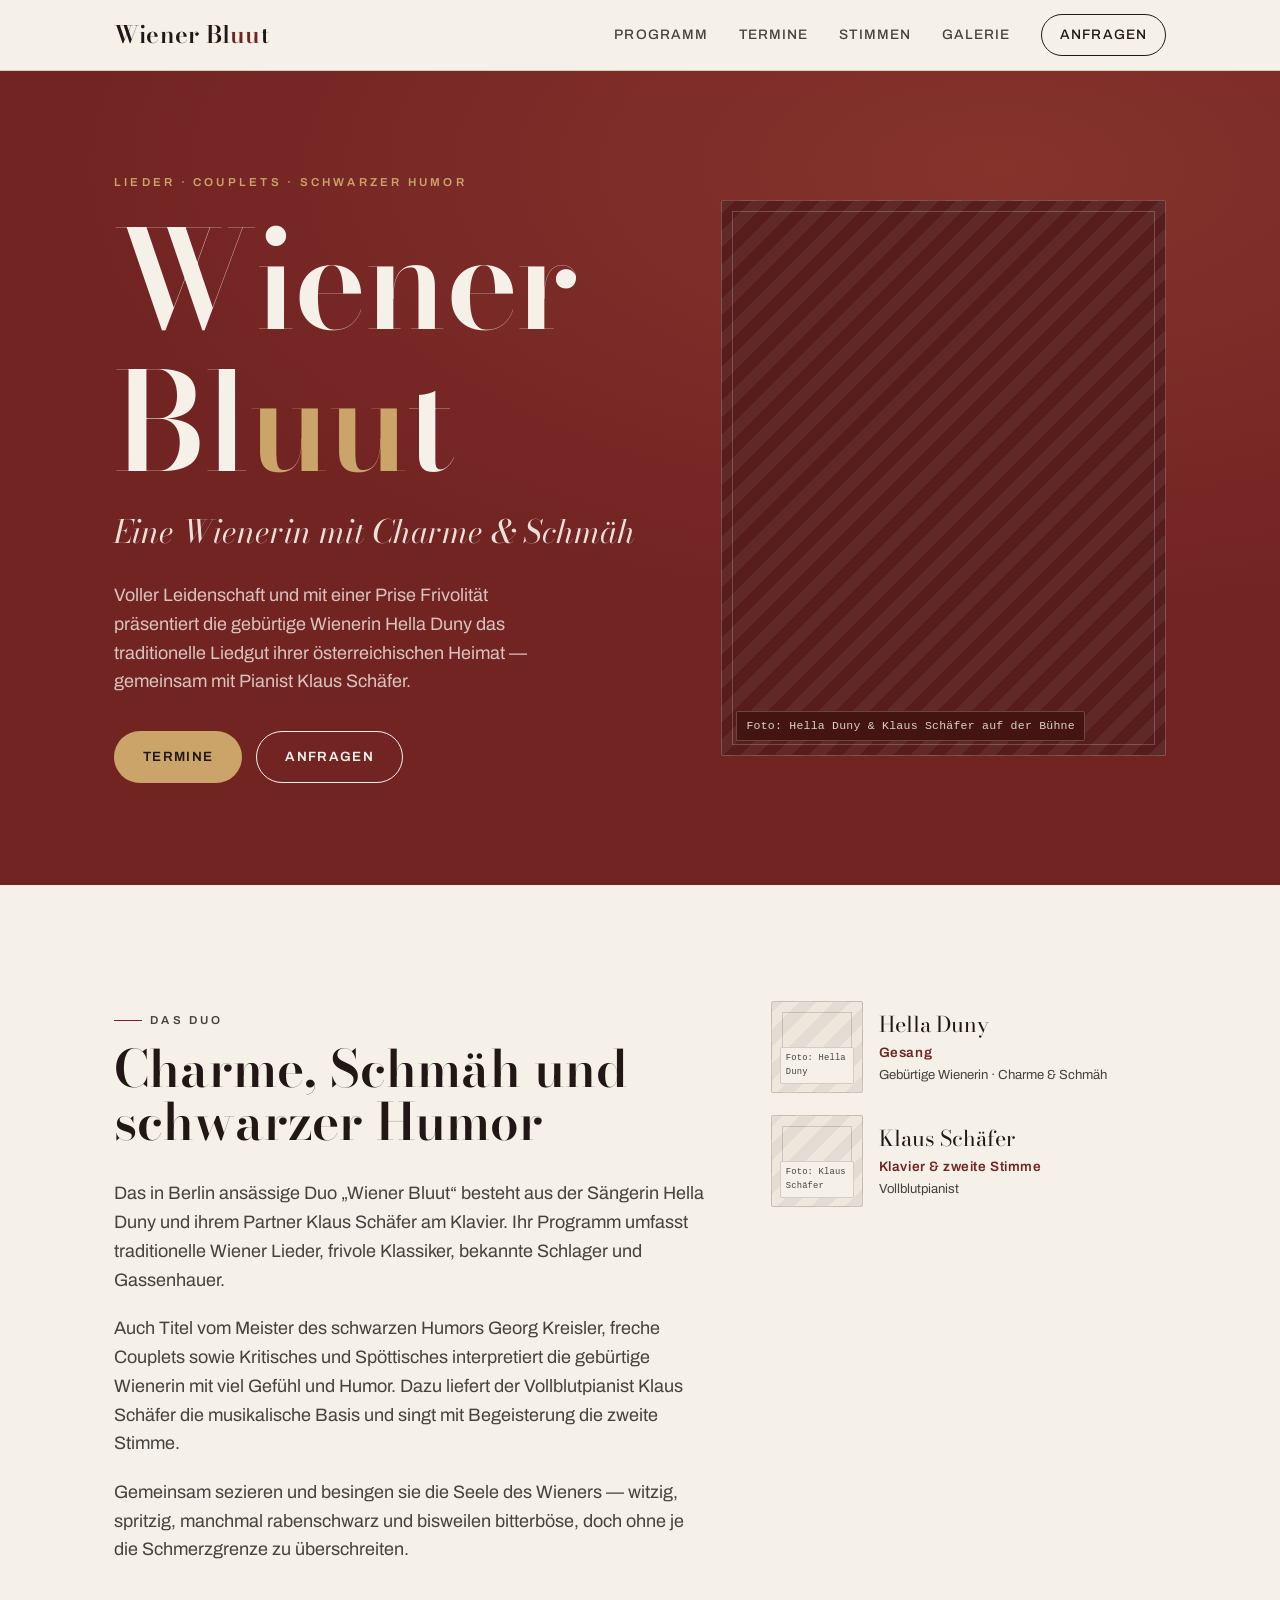
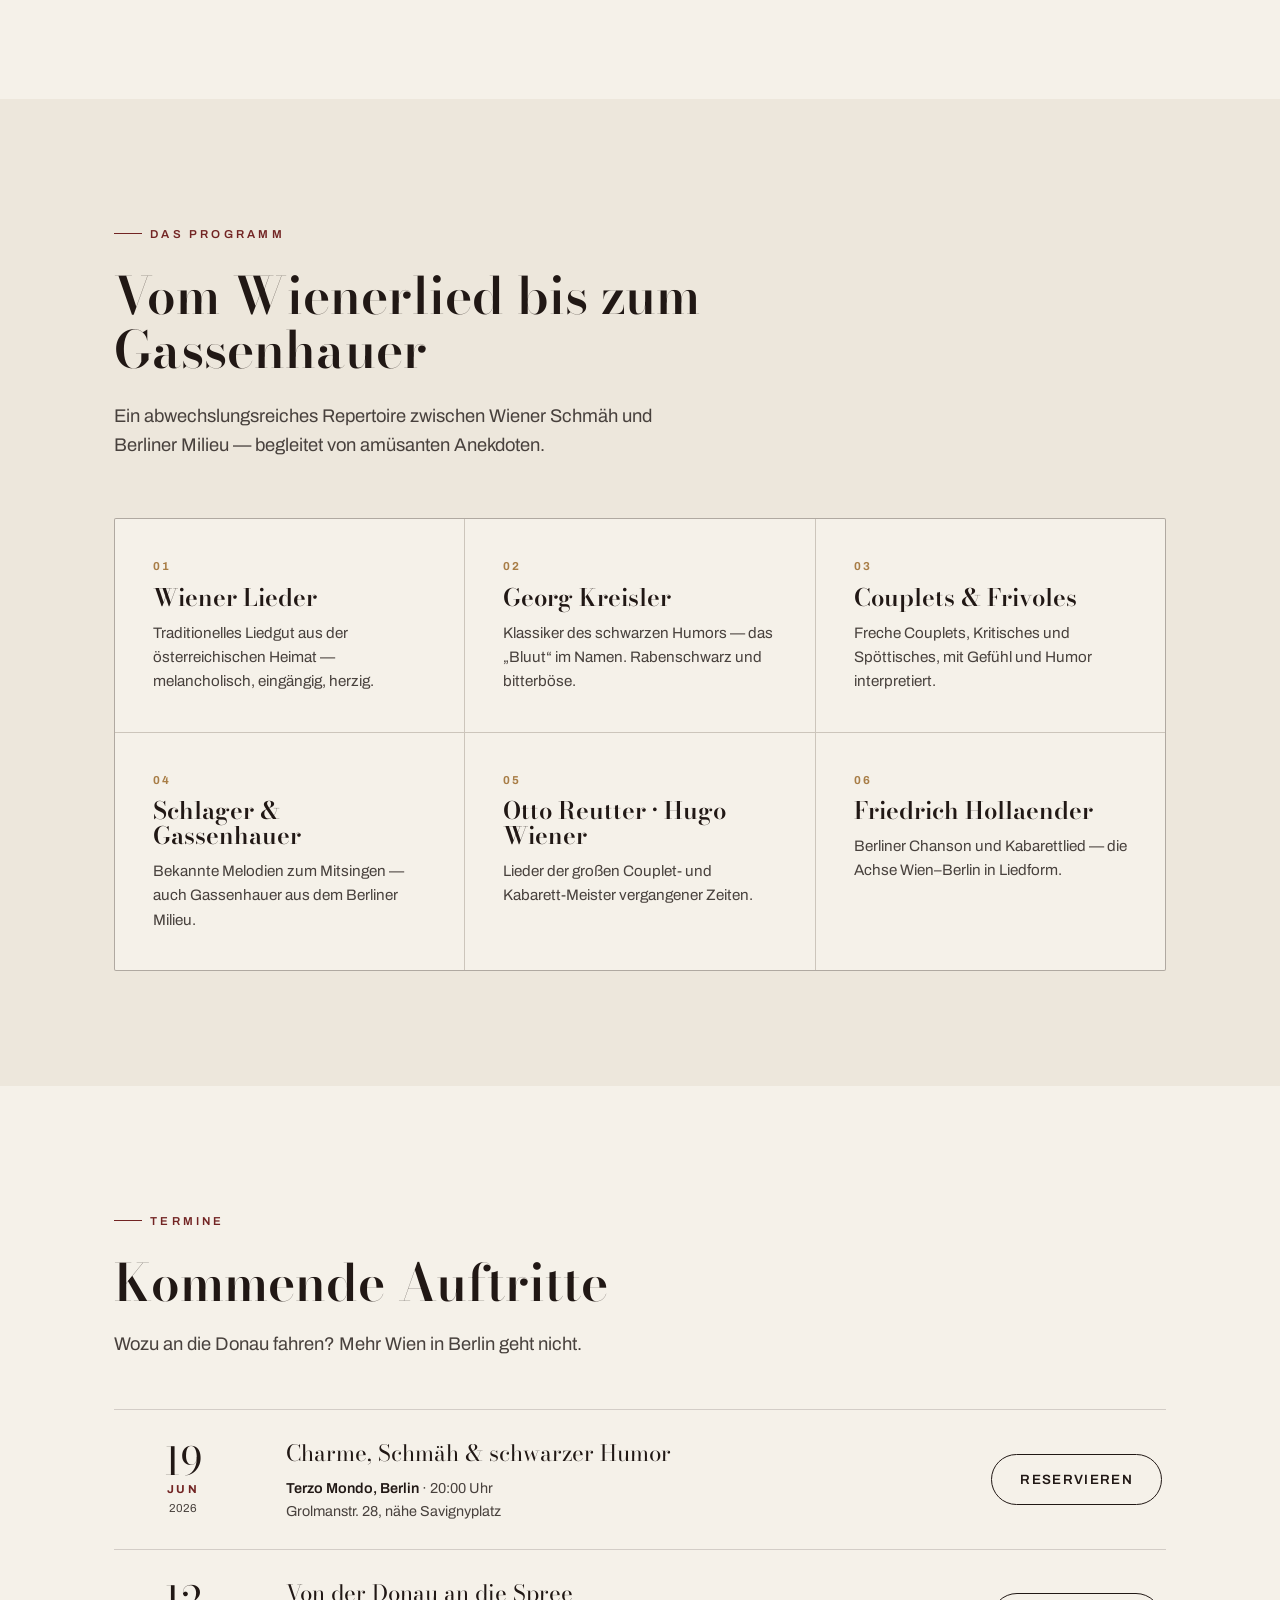
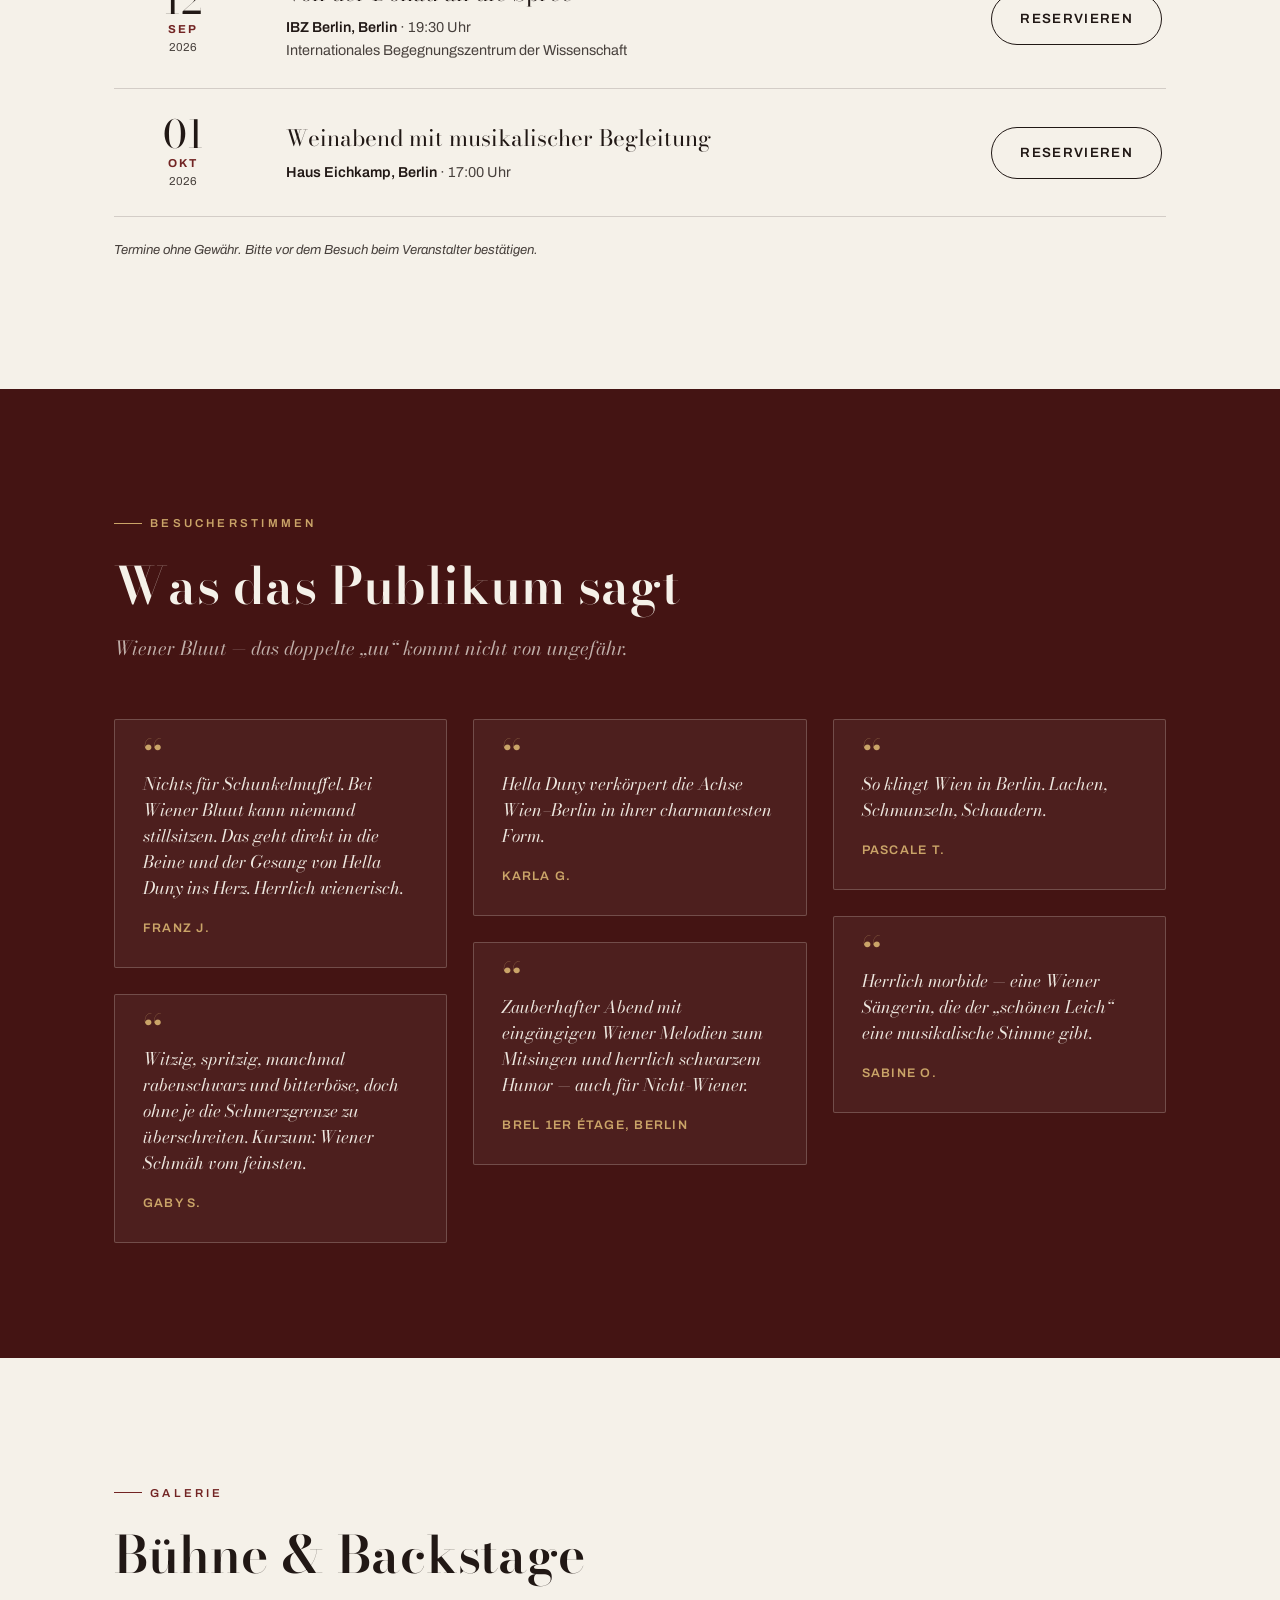
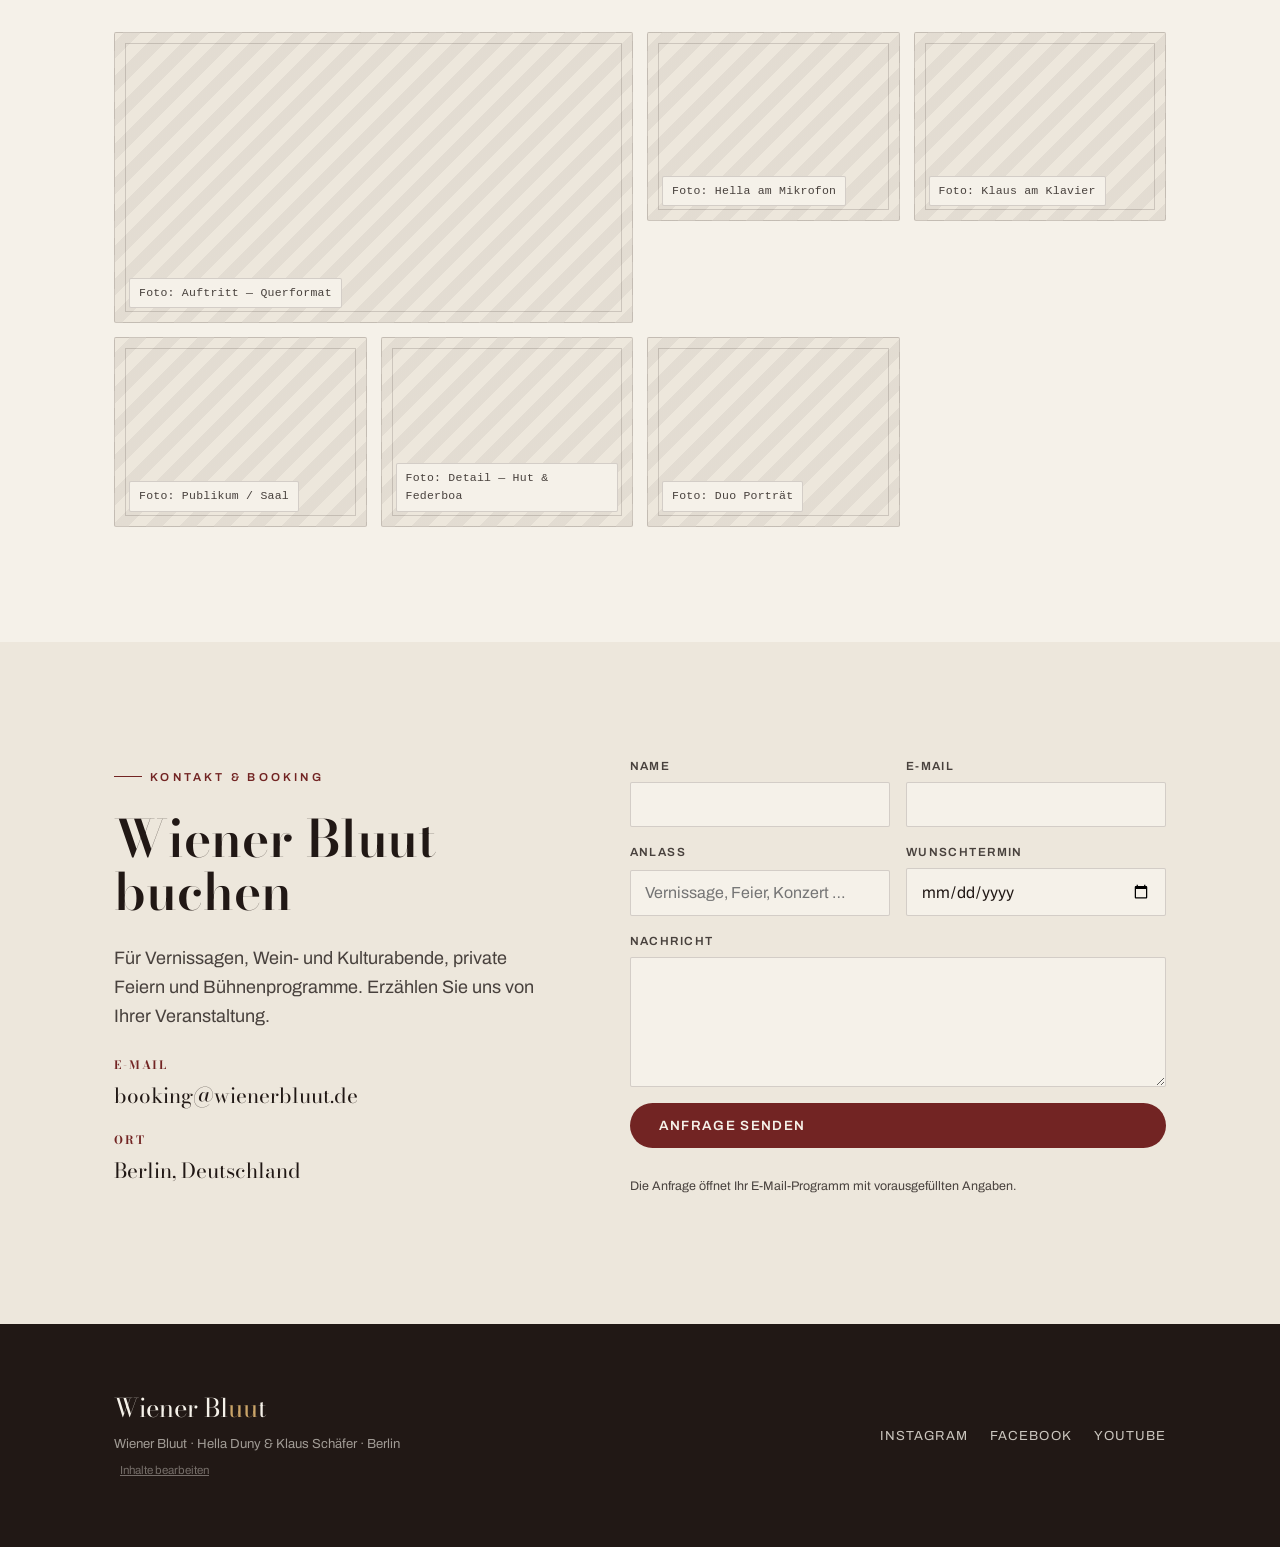
==== docs/index.html @ ecadc296 "Restructure for static GitHub Pages serving from /docs - site/ -> docs/ so Pages can deploy-from-bra" ====
<!DOCTYPE html>
<html lang="de">
<head>
  <meta charset="UTF-8">
  <meta name="viewport" content="width=device-width, initial-scale=1.0">
  <title>Wiener Bluut — Eine Wienerin mit Charme & Schmäh</title>
  <meta name="description" content="Wiener Bluut — das Berliner Duo Hella Duny & Klaus Schäfer. Wiener Lieder, Couplets und schwarzer Humor von der Donau an die Spree.">
  <link rel="preconnect" href="https://fonts.googleapis.com">
  <link rel="preconnect" href="https://fonts.gstatic.com" crossorigin>
  <link href="https://fonts.googleapis.com/css2?family=Bodoni+Moda:ital,opsz,wght@0,6..96,400;0,6..96,500;0,6..96,600;0,6..96,700;1,6..96,400;1,6..96,500&family=Archivo:wght@400;500;600;700&display=swap" rel="stylesheet">
  <link rel="stylesheet" href="css/styles.css">
</head>
<body>
  <a id="top"></a>

  <header class="site-header">
    <div class="wrap"></div>
  </header>

  <main>
    <section id="hero" class="hero"></section>
    <section id="about" class="about"></section>
    <section id="programm" class="programm"></section>
    <section id="termine" class="termine"></section>
    <section id="stimmen" class="stimmen"></section>
    <section id="galerie" class="galerie"></section>
    <section id="kontakt" class="kontakt"></section>
  </main>

  <footer class="site-footer">
    <div class="wrap"></div>
  </footer>

  <script src="js/app.js"></script>
</body>
</html>
---- docs/css/styles.css ----
/* =============================================================
   WIENER BLUUT — Styles
   Viennese-cabaret playbill aesthetic
   ============================================================= */

:root {
  --paper:        oklch(0.96 0.012 85);
  --paper-2:      oklch(0.93 0.016 82);
  --ink:          oklch(0.22 0.015 40);
  --ink-soft:     oklch(0.38 0.012 50);
  --oxblood:      oklch(0.38 0.11 25);
  --oxblood-deep: oklch(0.27 0.075 25);
  --gold:         oklch(0.74 0.09 78);
  --gold-deep:    oklch(0.62 0.09 72);
  --line:         oklch(0.22 0.015 40 / 0.16);
  --line-light:   oklch(0.96 0.012 85 / 0.22);

  --maxw: 1180px;
  --gutter: clamp(20px, 5vw, 64px);

  --serif: "Bodoni Moda", Georgia, "Times New Roman", serif;
  --sans: "Archivo", system-ui, -apple-system, sans-serif;
}

* { box-sizing: border-box; }

html { scroll-behavior: smooth; }

body {
  margin: 0;
  background: var(--paper);
  color: var(--ink);
  font-family: var(--sans);
  font-size: 18px;
  line-height: 1.6;
  -webkit-font-smoothing: antialiased;
  text-rendering: optimizeLegibility;
}

img { max-width: 100%; display: block; }

a { color: inherit; }

h1, h2, h3 { font-family: var(--serif); font-weight: 600; line-height: 1.04; margin: 0; }

.wrap { max-width: var(--maxw); margin: 0 auto; padding-inline: var(--gutter); }

.kicker {
  font-family: var(--sans);
  font-size: 0.72rem;
  letter-spacing: 0.28em;
  text-transform: uppercase;
  font-weight: 600;
  color: var(--gold-deep);
  margin: 0 0 1.1rem;
}

.section-label {
  font-family: var(--sans);
  font-size: 0.72rem;
  letter-spacing: 0.28em;
  text-transform: uppercase;
  font-weight: 600;
  color: var(--oxblood);
  display: inline-flex;
  align-items: center;
  gap: 0.7em;
  margin: 0 0 1rem;
}
.section-label::before {
  content: "";
  width: 28px; height: 1px;
  background: var(--oxblood);
  display: inline-block;
}

section { padding-block: clamp(64px, 9vw, 130px); }

.lead { font-size: 1.15rem; color: var(--ink-soft); max-width: 56ch; }

/* ---------- Header / Nav ---------- */
.site-header {
  position: sticky; top: 0; z-index: 50;
  background: oklch(0.96 0.012 85 / 0.88);
  backdrop-filter: blur(10px);
  border-bottom: 1px solid var(--line);
}
.site-header .wrap {
  display: flex; align-items: center; justify-content: space-between;
  height: 70px;
}
.brand {
  font-family: var(--serif);
  font-weight: 600;
  font-size: 1.5rem;
  letter-spacing: 0.01em;
  text-decoration: none;
  white-space: nowrap;
}
.brand .uu { color: var(--oxblood); }
.nav { display: flex; gap: clamp(14px, 2.4vw, 34px); align-items: center; }
.nav a {
  text-decoration: none;
  font-size: 0.86rem;
  letter-spacing: 0.08em;
  text-transform: uppercase;
  font-weight: 500;
  color: var(--ink-soft);
  transition: color 0.2s;
}
.nav a:hover { color: var(--oxblood); }
.nav .nav-cta {
  border: 1px solid var(--ink);
  padding: 9px 18px;
  border-radius: 999px;
  color: var(--ink);
}
.nav .nav-cta:hover { background: var(--ink); color: var(--paper); }
.nav-toggle { display: none; background: none; border: 0; cursor: pointer; padding: 8px; }
.nav-toggle span { display: block; width: 24px; height: 2px; background: var(--ink); margin: 5px 0; transition: 0.25s; }

/* ---------- Buttons ---------- */
.btn {
  display: inline-flex; align-items: center; gap: 0.6em;
  font-family: var(--sans); font-weight: 600;
  font-size: 0.84rem; letter-spacing: 0.1em; text-transform: uppercase;
  padding: 14px 28px; border-radius: 999px;
  text-decoration: none; cursor: pointer; border: 1px solid transparent;
  transition: transform 0.18s, background 0.2s, color 0.2s;
}
.btn:active { transform: translateY(1px); }
.btn-primary { background: var(--oxblood); color: var(--paper); }
.btn-primary:hover { background: var(--oxblood-deep); }
.btn-ghost { border-color: currentColor; color: var(--ink); }
.btn-ghost:hover { background: var(--ink); color: var(--paper); }
.btn-gold { background: var(--gold); color: var(--ink); }
.btn-gold:hover { background: var(--gold-deep); }

/* ---------- Hero ---------- */
.hero {
  background: var(--oxblood);
  color: var(--paper);
  position: relative;
  overflow: hidden;
  padding-block: clamp(60px, 8vw, 110px);
}
.hero::after {
  content: ""; position: absolute; inset: 0;
  background: radial-gradient(120% 90% at 78% 12%, oklch(0.48 0.12 30 / 0.55), transparent 60%);
  pointer-events: none;
}
.hero .wrap {
  position: relative; z-index: 1;
  display: grid; grid-template-columns: 1.1fr 0.9fr; gap: clamp(32px, 5vw, 72px);
  align-items: center;
}
.hero .kicker { color: var(--gold); }
.hero h1 {
  font-size: clamp(3.4rem, 11vw, 8.5rem);
  letter-spacing: -0.01em;
  margin: 0 0 0.1em;
}
.hero h1 .uu { color: var(--gold); }
.hero .hero-sub {
  font-family: var(--serif); font-style: italic;
  font-size: clamp(1.3rem, 3vw, 2rem);
  color: oklch(0.96 0.012 85 / 0.92);
  margin: 0 0 1.5rem;
}
.hero .hero-intro { color: oklch(0.96 0.012 85 / 0.78); max-width: 46ch; margin: 0 0 2.2rem; }
.hero-cta { display: flex; gap: 14px; flex-wrap: wrap; }
.hero .btn-ghost { color: var(--paper); }
.hero .btn-ghost:hover { background: var(--paper); color: var(--oxblood); }

/* ---------- Placeholder imagery ---------- */
.ph {
  position: relative;
  background-color: var(--paper-2);
  background-image: repeating-linear-gradient(
    -45deg,
    oklch(0.22 0.015 40 / 0.05) 0 12px,
    transparent 12px 24px
  );
  border: 1px solid var(--line);
  display: flex; align-items: flex-end;
  border-radius: 2px;
  overflow: hidden;
}
.ph::before {
  content: "";
  position: absolute; inset: 10px;
  border: 1px solid var(--line);
}
.ph .ph-label {
  position: relative;
  font-family: ui-monospace, "SF Mono", Menlo, Consolas, monospace;
  font-size: 0.72rem;
  letter-spacing: 0.02em;
  color: var(--ink-soft);
  background: var(--paper);
  border: 1px solid var(--line);
  padding: 5px 9px;
  margin: 14px;
  border-radius: 2px;
}
.ph.on-dark {
  background-color: oklch(0.32 0.085 25);
  background-image: repeating-linear-gradient(-45deg, oklch(0.96 0.012 85 / 0.06) 0 12px, transparent 12px 24px);
  border-color: var(--line-light);
}
.ph.on-dark::before { border-color: var(--line-light); }
.ph.on-dark .ph-label { background: var(--oxblood-deep); color: oklch(0.96 0.012 85 / 0.85); border-color: var(--line-light); }
.hero-portrait { aspect-ratio: 4/5; }

/* ---------- About ---------- */
.about .about-grid { display: grid; grid-template-columns: 1.2fr 0.8fr; gap: clamp(32px, 5vw, 72px); align-items: start; }
.about h2 { font-size: clamp(2rem, 4vw, 3.2rem); margin-bottom: 0.6em; }
.about p { color: var(--ink-soft); margin: 0 0 1.1em; }
.members { display: grid; gap: 22px; }
.member { display: grid; grid-template-columns: 92px 1fr; gap: 16px; align-items: center; }
.member .ph { aspect-ratio: 1; }
.member .ph .ph-label { font-size: 0.55rem; margin: 8px; padding: 3px 5px; }
.member .m-name { font-family: var(--serif); font-size: 1.35rem; }
.member .m-role { font-size: 0.85rem; color: var(--oxblood); font-weight: 600; letter-spacing: 0.04em; }
.member .m-note { font-size: 0.82rem; color: var(--ink-soft); }

/* ---------- Programm ---------- */
.programm { background: var(--paper-2); }
.programm .head { max-width: 60ch; margin-bottom: clamp(36px, 5vw, 58px); }
.programm h2 { font-size: clamp(2rem, 4vw, 3.2rem); margin: 0.2em 0 0.5em; }
.prog-grid { display: grid; grid-template-columns: repeat(auto-fill, minmax(280px, 1fr)); gap: 1px; background: var(--line); border: 1px solid var(--line); border-radius: 2px; overflow: hidden; }
.prog-card { background: var(--paper); padding: clamp(24px, 3vw, 38px); transition: background 0.25s; }
.prog-card:hover { background: var(--paper-2); }
.prog-card h3 { font-size: 1.5rem; margin-bottom: 0.4em; }
.prog-card .num { font-family: var(--sans); font-size: 0.72rem; letter-spacing: 0.18em; color: var(--gold-deep); font-weight: 700; display: block; margin-bottom: 0.9em; }
.prog-card p { font-size: 0.95rem; color: var(--ink-soft); margin: 0; }

/* ---------- Termine ---------- */
.termine h2 { font-size: clamp(2rem, 4vw, 3.2rem); margin: 0.2em 0 0.4em; }
.termine .head { margin-bottom: clamp(32px, 4vw, 50px); }
.events { display: grid; gap: 0; border-top: 1px solid var(--line); }
.event {
  display: grid;
  grid-template-columns: 130px 1fr auto;
  gap: clamp(16px, 3vw, 40px);
  align-items: center;
  padding: 26px 4px;
  border-bottom: 1px solid var(--line);
  transition: background 0.2s, padding-inline 0.2s;
}
.event:hover { background: var(--paper-2); }
.event .ev-date { text-align: center; }
.event .ev-day { font-family: var(--serif); font-size: 2.4rem; line-height: 1; }
.event .ev-mon { font-size: 0.72rem; letter-spacing: 0.18em; text-transform: uppercase; color: var(--oxblood); font-weight: 700; }
.event .ev-year { font-size: 0.72rem; color: var(--ink-soft); }
.event .ev-title { font-family: var(--serif); font-size: 1.4rem; margin-bottom: 0.2em; }
.event .ev-meta { font-size: 0.9rem; color: var(--ink-soft); }
.event .ev-meta strong { color: var(--ink); font-weight: 600; }
.event .ev-action { white-space: nowrap; }
.termine .note { margin-top: 22px; font-size: 0.82rem; color: var(--ink-soft); font-style: italic; }
.empty-msg { color: var(--ink-soft); font-style: italic; padding: 24px 0; }

/* ---------- Stimmen ---------- */
.stimmen { background: var(--oxblood-deep); color: var(--paper); }
.stimmen .section-label { color: var(--gold); }
.stimmen .section-label::before { background: var(--gold); }
.stimmen h2 { font-size: clamp(2rem, 4vw, 3.2rem); color: var(--paper); margin: 0.2em 0 0.4em; }
.stimmen .intro { color: oklch(0.96 0.012 85 / 0.7); font-style: italic; font-family: var(--serif); font-size: 1.2rem; margin-bottom: clamp(36px, 5vw, 56px); }
.quotes { columns: 3 280px; column-gap: 26px; }
.quote {
  break-inside: avoid;
  margin: 0 0 26px;
  padding: 28px;
  background: oklch(0.96 0.012 85 / 0.05);
  border: 1px solid var(--line-light);
  border-radius: 2px;
}
.quote p { margin: 0 0 1em; font-family: var(--serif); font-style: italic; font-size: 1.08rem; line-height: 1.5; color: oklch(0.96 0.012 85 / 0.95); }
.quote .q-author { font-family: var(--sans); font-style: normal; font-size: 0.78rem; letter-spacing: 0.1em; text-transform: uppercase; color: var(--gold); font-weight: 600; }
.quote .q-mark { font-family: var(--serif); font-size: 3rem; line-height: 0.4; color: var(--gold); display: block; height: 0.5em; }

/* ---------- Galerie ---------- */
.galerie .head { margin-bottom: clamp(32px, 4vw, 50px); }
.galerie h2 { font-size: clamp(2rem, 4vw, 3.2rem); margin: 0.2em 0 0; }
.gal-grid { display: grid; grid-template-columns: repeat(auto-fit, minmax(220px, 1fr)); gap: 14px; }
.gal-grid .ph { aspect-ratio: 4/3; }
.gal-grid .ph:nth-child(1) { grid-column: span 2; aspect-ratio: 16/9; }

/* ---------- Kontakt ---------- */
.kontakt { background: var(--paper-2); }
.kontakt .k-grid { display: grid; grid-template-columns: 0.9fr 1.1fr; gap: clamp(36px, 6vw, 80px); align-items: start; }
.kontakt h2 { font-size: clamp(2rem, 4vw, 3.2rem); margin: 0.2em 0 0.5em; }
.kontakt .intro { color: var(--ink-soft); margin-bottom: 1.6rem; }
.k-detail { display: flex; flex-direction: column; gap: 4px; margin-bottom: 1.2rem; }
.k-detail .k-key { font-size: 0.72rem; letter-spacing: 0.16em; text-transform: uppercase; color: var(--oxblood); font-weight: 700; }
.k-detail a, .k-detail span { font-family: var(--serif); font-size: 1.3rem; text-decoration: none; }
.k-detail a:hover { color: var(--oxblood); }

form.booking { display: grid; gap: 16px; }
.field { display: grid; gap: 6px; }
.field label { font-size: 0.74rem; letter-spacing: 0.12em; text-transform: uppercase; font-weight: 600; color: var(--ink-soft); }
.field input, .field textarea {
  font-family: var(--sans); font-size: 1rem; color: var(--ink);
  background: var(--paper); border: 1px solid var(--line); border-radius: 2px;
  padding: 13px 14px; width: 100%;
}
.field input:focus, .field textarea:focus { outline: 2px solid var(--oxblood); outline-offset: -1px; border-color: transparent; }
.field textarea { min-height: 130px; resize: vertical; }
.field-row { display: grid; grid-template-columns: 1fr 1fr; gap: 16px; }
.form-note { font-size: 0.78rem; color: var(--ink-soft); }

/* ---------- Footer ---------- */
.site-footer { background: var(--ink); color: var(--paper); padding-block: clamp(40px, 5vw, 64px); }
.site-footer .wrap { display: flex; justify-content: space-between; align-items: center; gap: 24px; flex-wrap: wrap; }
.site-footer .f-brand { font-family: var(--serif); font-size: 1.6rem; }
.site-footer .f-brand .uu { color: var(--gold); }
.site-footer .f-note { font-size: 0.82rem; color: oklch(0.96 0.012 85 / 0.6); margin-top: 4px; }
.site-footer .f-links { display: flex; gap: 22px; }
.site-footer .f-links a { font-size: 0.82rem; letter-spacing: 0.08em; text-transform: uppercase; color: oklch(0.96 0.012 85 / 0.8); text-decoration: none; }
.site-footer .f-links a:hover { color: var(--gold); }
.f-edit { font-size: 0.72rem; color: oklch(0.96 0.012 85 / 0.4); text-decoration: underline; cursor: pointer; background: none; border: 0; font-family: var(--sans); }

/* ---------- Responsive ---------- */
@media (max-width: 880px) {
  .nav { position: fixed; inset: 70px 0 auto 0; background: var(--paper); flex-direction: column; gap: 0; padding: 8px var(--gutter) 20px; border-bottom: 1px solid var(--line); transform: translateY(-120%); transition: transform 0.3s; box-shadow: 0 20px 40px oklch(0.22 0.015 40 / 0.12); }
  .nav.open { transform: translateY(0); }
  .nav a { width: 100%; padding: 14px 0; border-bottom: 1px solid var(--line); font-size: 1rem; }
  .nav .nav-cta { border: 0; padding: 16px 0; color: var(--oxblood); }
  .nav .nav-cta:hover { background: none; }
  .nav-toggle { display: block; }
  .hero .wrap { grid-template-columns: 1fr; }
  .hero-portrait { order: -1; aspect-ratio: 16/10; max-height: 320px; }
  .about .about-grid { grid-template-columns: 1fr; }
  .kontakt .k-grid { grid-template-columns: 1fr; }
  .quotes { columns: 1; }
}
@media (max-width: 560px) {
  .event { grid-template-columns: 64px 1fr; row-gap: 14px; }
  .event .ev-action { grid-column: 1 / -1; }
  .event .ev-day { font-size: 1.9rem; }
  .field-row { grid-template-columns: 1fr; }
  .gal-grid .ph:nth-child(1) { grid-column: span 1; aspect-ratio: 4/3; }
}

/* ---------- Editor overlay ---------- */
.editor-backdrop { position: fixed; inset: 0; z-index: 200; background: oklch(0.22 0.015 40 / 0.55); backdrop-filter: blur(3px); display: none; }
.editor-backdrop.open { display: block; }
.editor {
  position: fixed; top: 0; right: 0; bottom: 0; z-index: 201;
  width: min(520px, 100%); background: var(--paper);
  box-shadow: -20px 0 60px oklch(0.22 0.015 40 / 0.3);
  display: none; flex-direction: column;
  transform: translateX(100%); transition: transform 0.3s;
}
.editor.open { display: flex; transform: translateX(0); }
.editor-head { padding: 20px 24px; border-bottom: 1px solid var(--line); display: flex; justify-content: space-between; align-items: center; }
.editor-head h3 { font-size: 1.4rem; }
.editor-head .close { background: none; border: 0; font-size: 1.6rem; cursor: pointer; line-height: 1; color: var(--ink-soft); }
.editor-body { overflow-y: auto; padding: 20px 24px; flex: 1; }
.editor-foot { padding: 16px 24px; border-top: 1px solid var(--line); display: flex; gap: 12px; flex-wrap: wrap; }
.ed-tabs { display: flex; gap: 4px; flex-wrap: wrap; margin-bottom: 18px; }
.ed-tab { font-size: 0.74rem; letter-spacing: 0.06em; text-transform: uppercase; font-weight: 600; padding: 7px 12px; border: 1px solid var(--line); background: var(--paper); border-radius: 999px; cursor: pointer; color: var(--ink-soft); }
.ed-tab.active { background: var(--ink); color: var(--paper); border-color: var(--ink); }
.ed-group { border: 1px solid var(--line); border-radius: 4px; padding: 16px; margin-bottom: 14px; position: relative; background: var(--paper); }
.ed-group .ed-remove { position: absolute; top: 10px; right: 10px; background: none; border: 1px solid var(--line); border-radius: 999px; width: 26px; height: 26px; cursor: pointer; color: var(--oxblood); font-size: 1rem; line-height: 1; }
.ed-field { display: grid; gap: 5px; margin-bottom: 12px; }
.ed-field:last-child { margin-bottom: 0; }
.ed-field label { font-size: 0.68rem; letter-spacing: 0.1em; text-transform: uppercase; font-weight: 600; color: var(--ink-soft); }
.ed-field input, .ed-field textarea { font-family: var(--sans); font-size: 0.92rem; padding: 9px 10px; border: 1px solid var(--line); border-radius: 3px; background: var(--paper); color: var(--ink); width: 100%; }
.ed-field textarea { min-height: 80px; resize: vertical; }
.ed-add { width: 100%; padding: 12px; border: 1px dashed var(--ink-soft); background: none; border-radius: 4px; cursor: pointer; font-weight: 600; font-size: 0.82rem; color: var(--ink-soft); }
.ed-add:hover { border-color: var(--oxblood); color: var(--oxblood); }
.ed-hint { font-size: 0.8rem; color: var(--ink-soft); margin: 0 0 16px; line-height: 1.5; }
.toast { position: fixed; bottom: 24px; left: 50%; transform: translateX(-50%) translateY(20px); z-index: 300; background: var(--ink); color: var(--paper); padding: 13px 22px; border-radius: 999px; font-size: 0.86rem; opacity: 0; transition: 0.3s; pointer-events: none; }
.toast.show { opacity: 1; transform: translateX(-50%) translateY(0); }
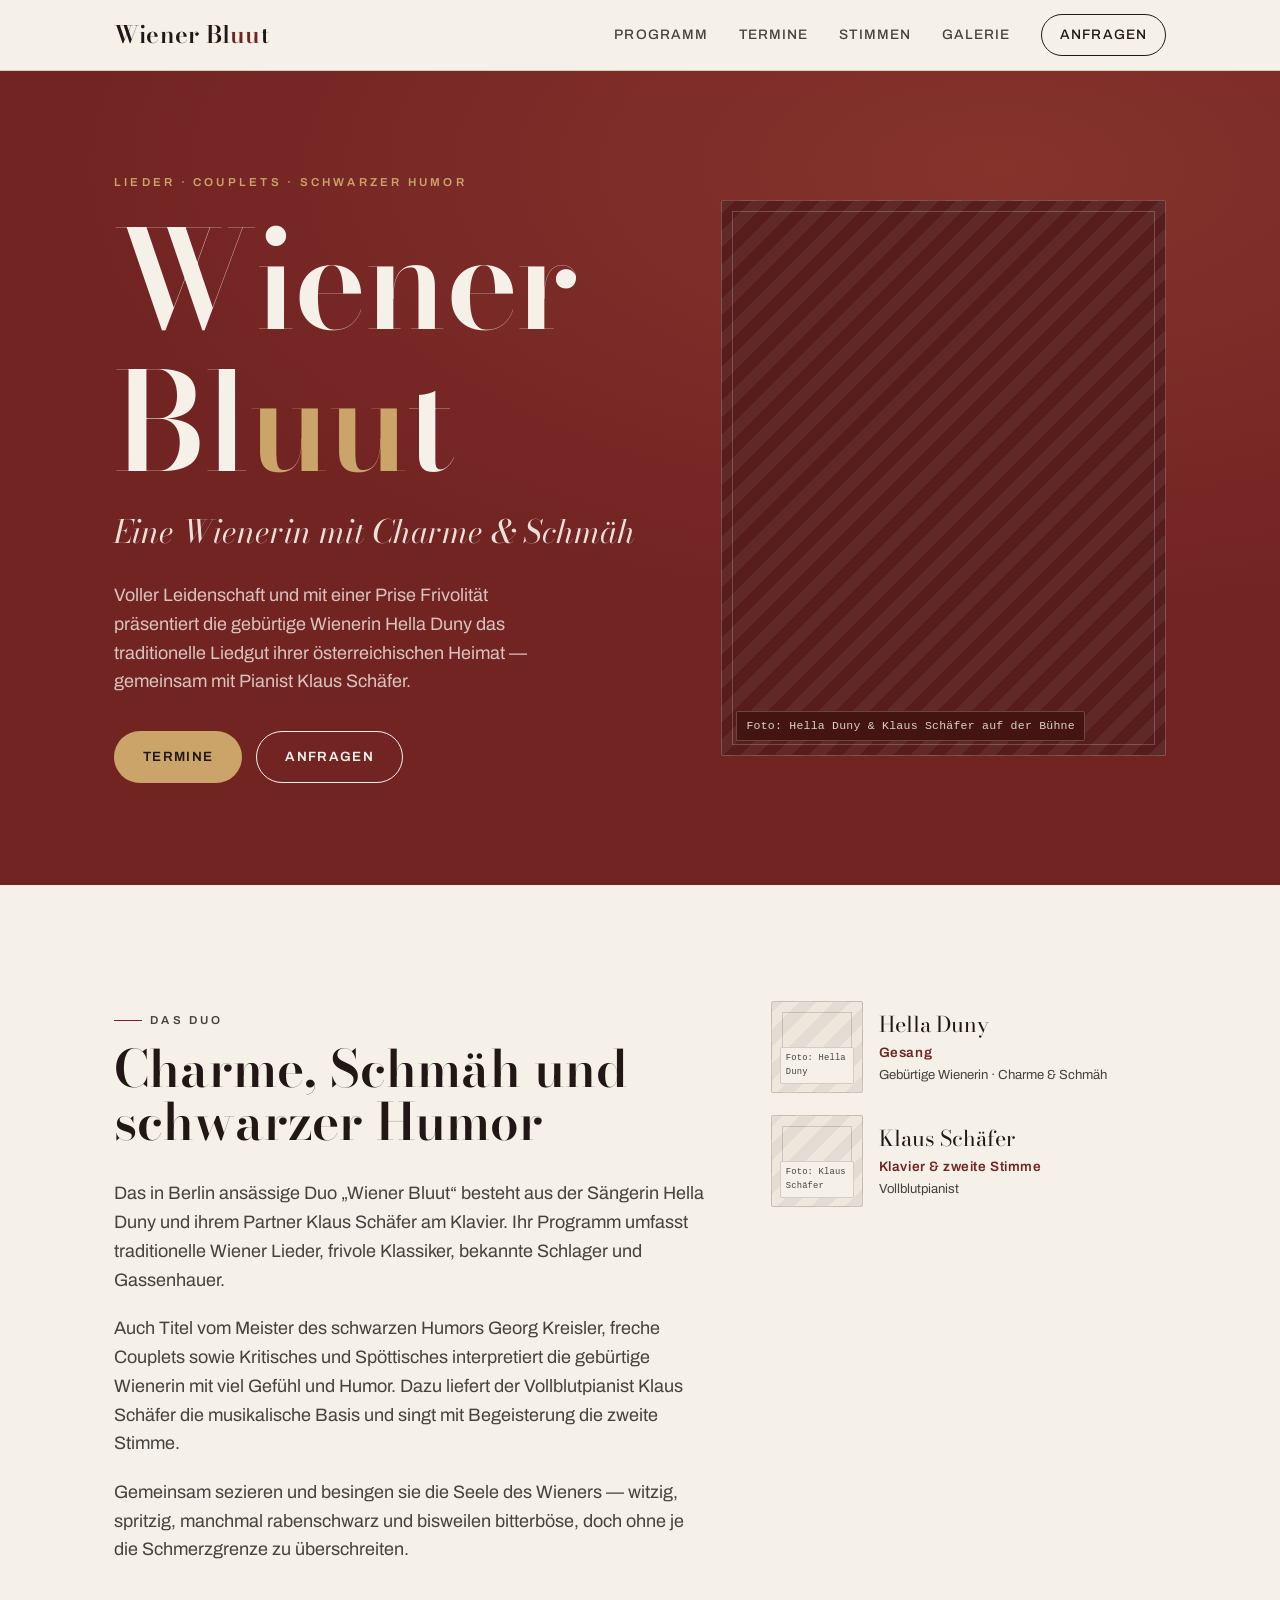
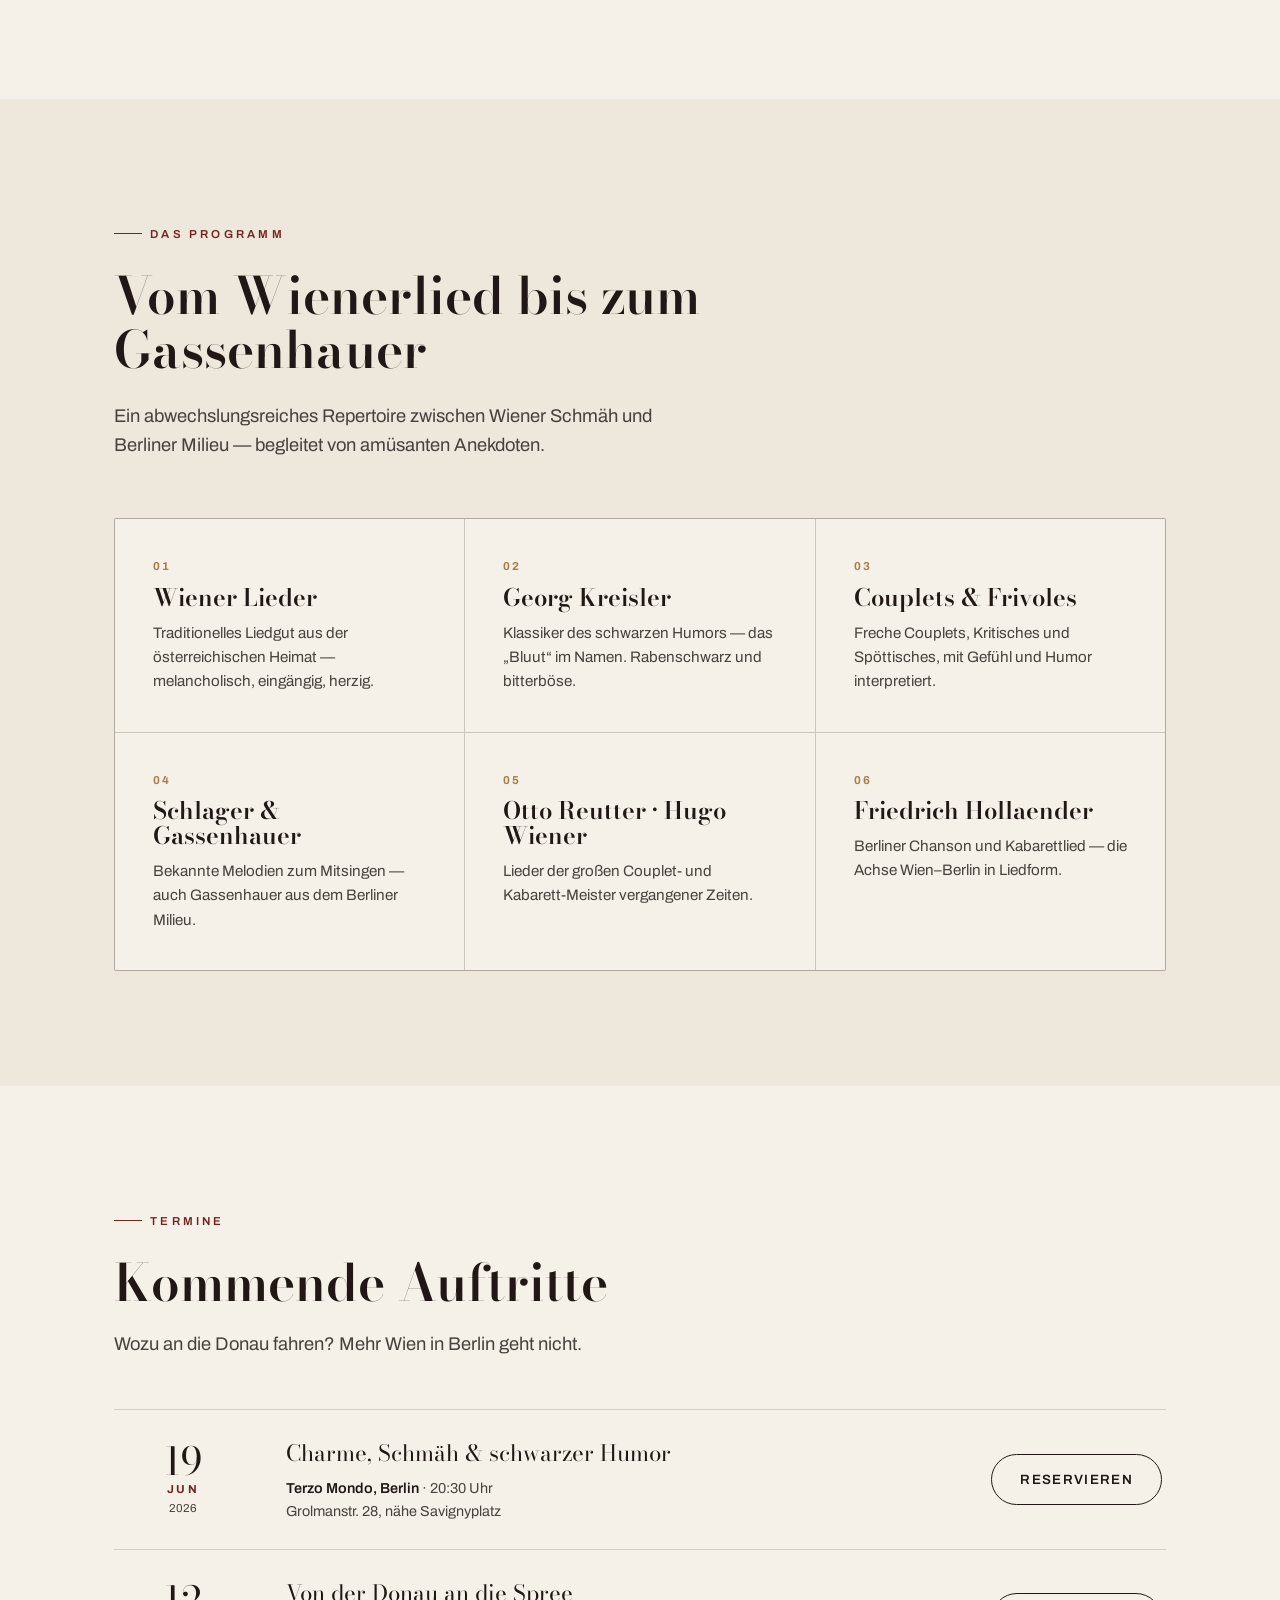
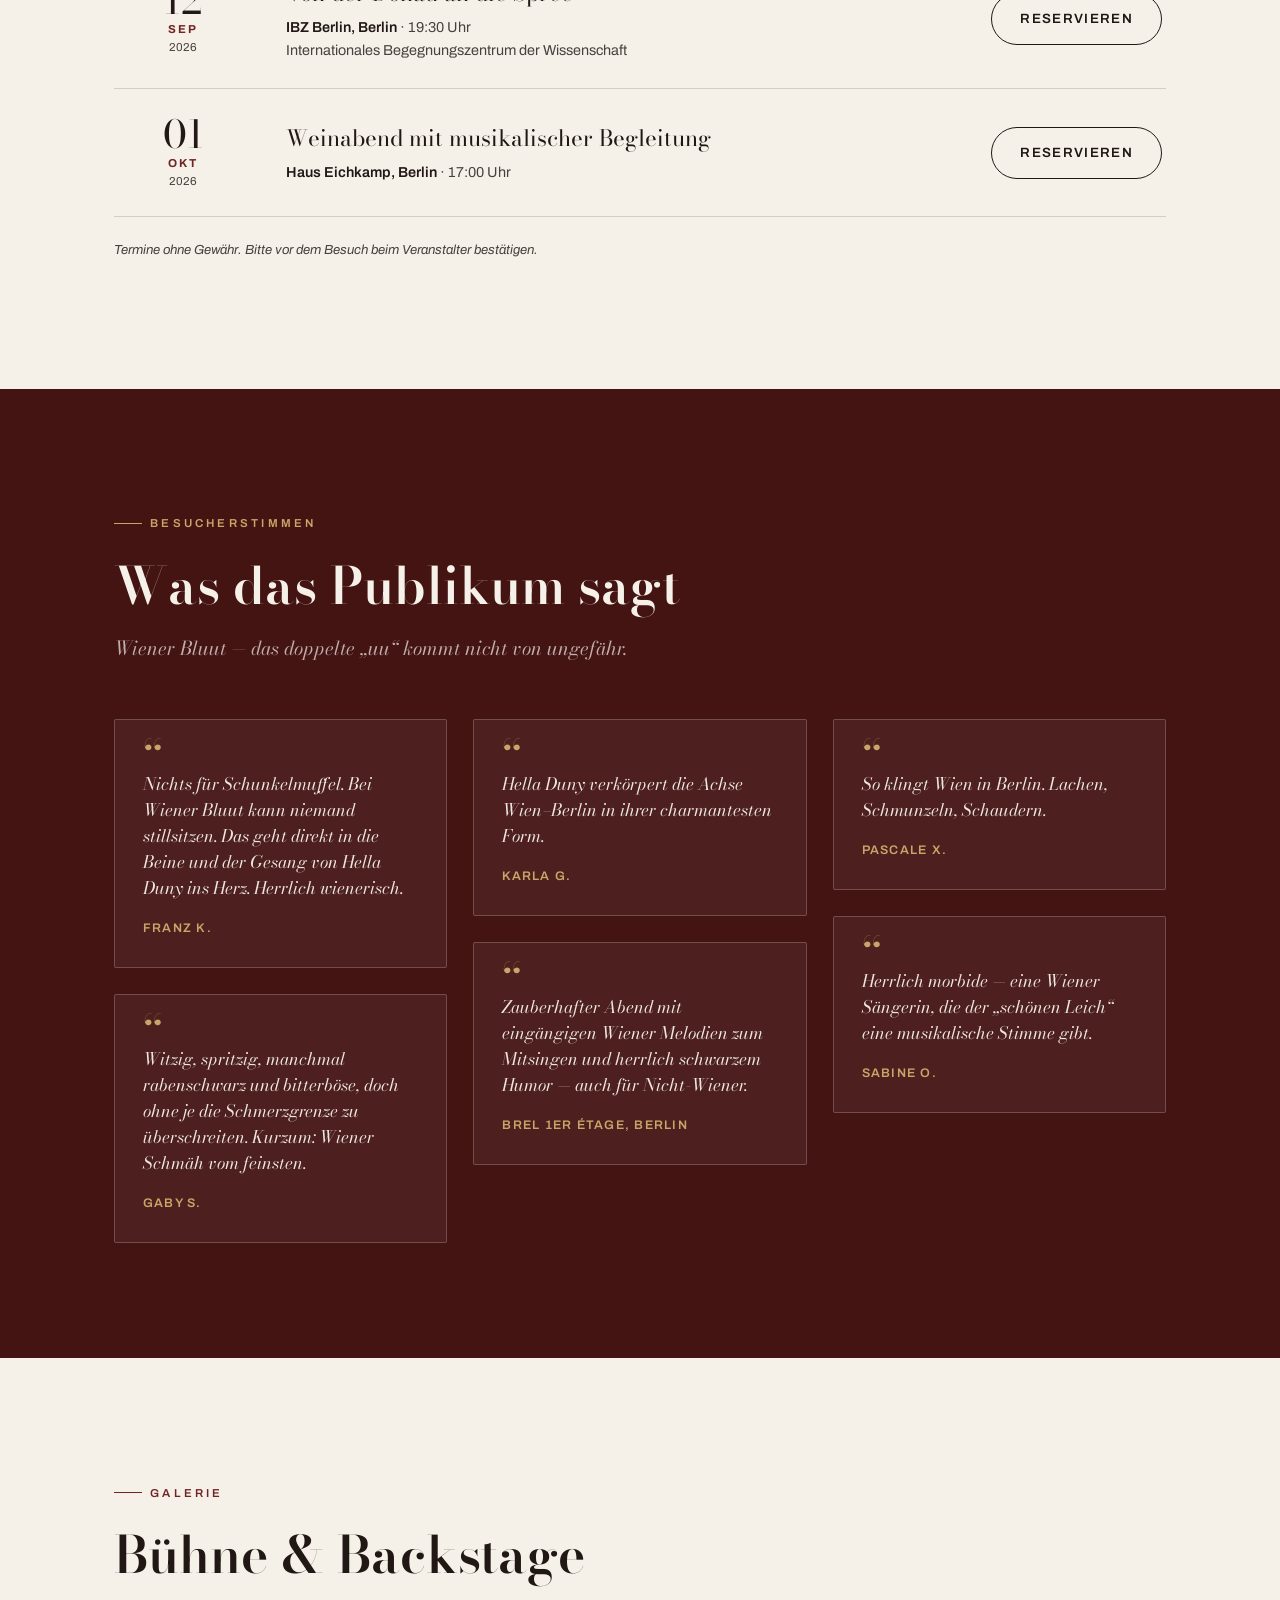
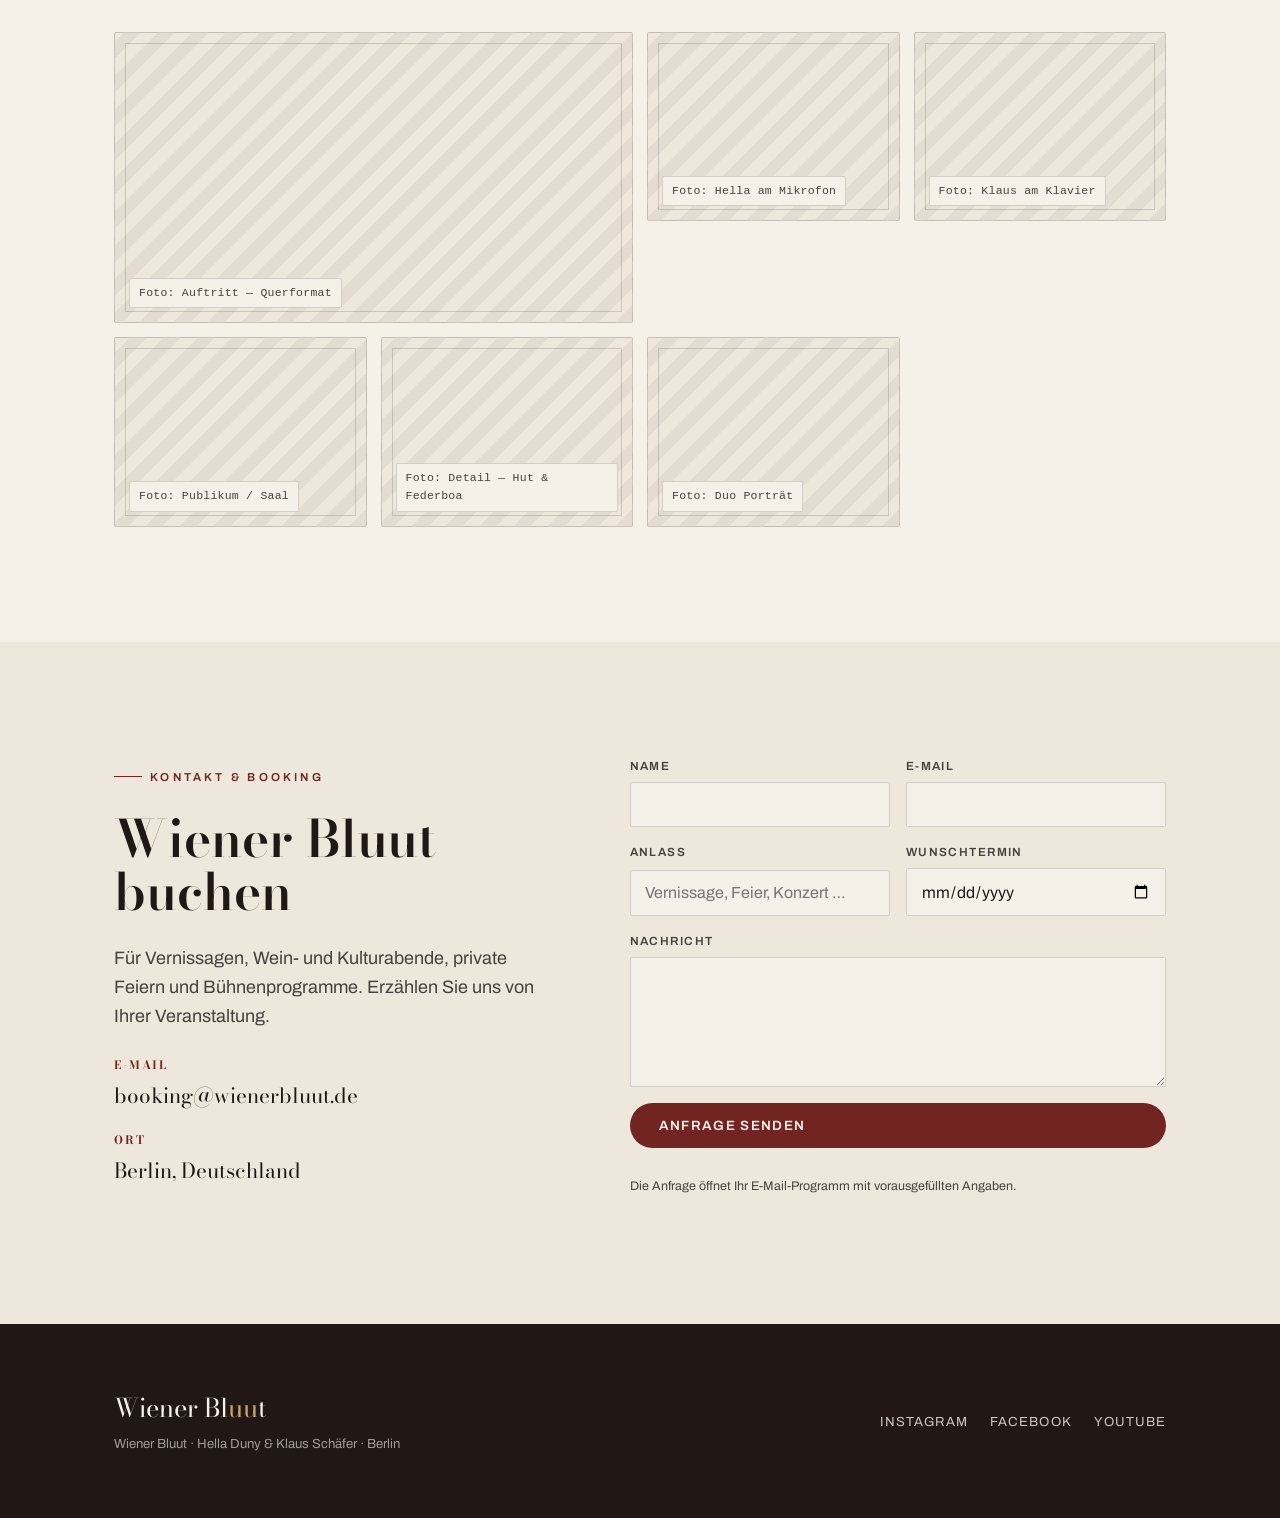
==== commit 84e50ddd: "Editor: use Setzer's served client lib; gate on window.Setzer Reference /__setzer/client.js (served " ====
--- a/docs/index.html
+++ b/docs/index.html
@@ -31,6 +31,9 @@
     <div class="wrap"></div>
   </footer>
 
+  <!-- Provided by the local Setzer tool (window.Setzer); 404s on GitHub Pages,
+       where the editor is therefore absent. Must load before app.js. -->
+  <script src="/__setzer/client.js"></script>
   <script src="js/app.js"></script>
 </body>
 </html>
